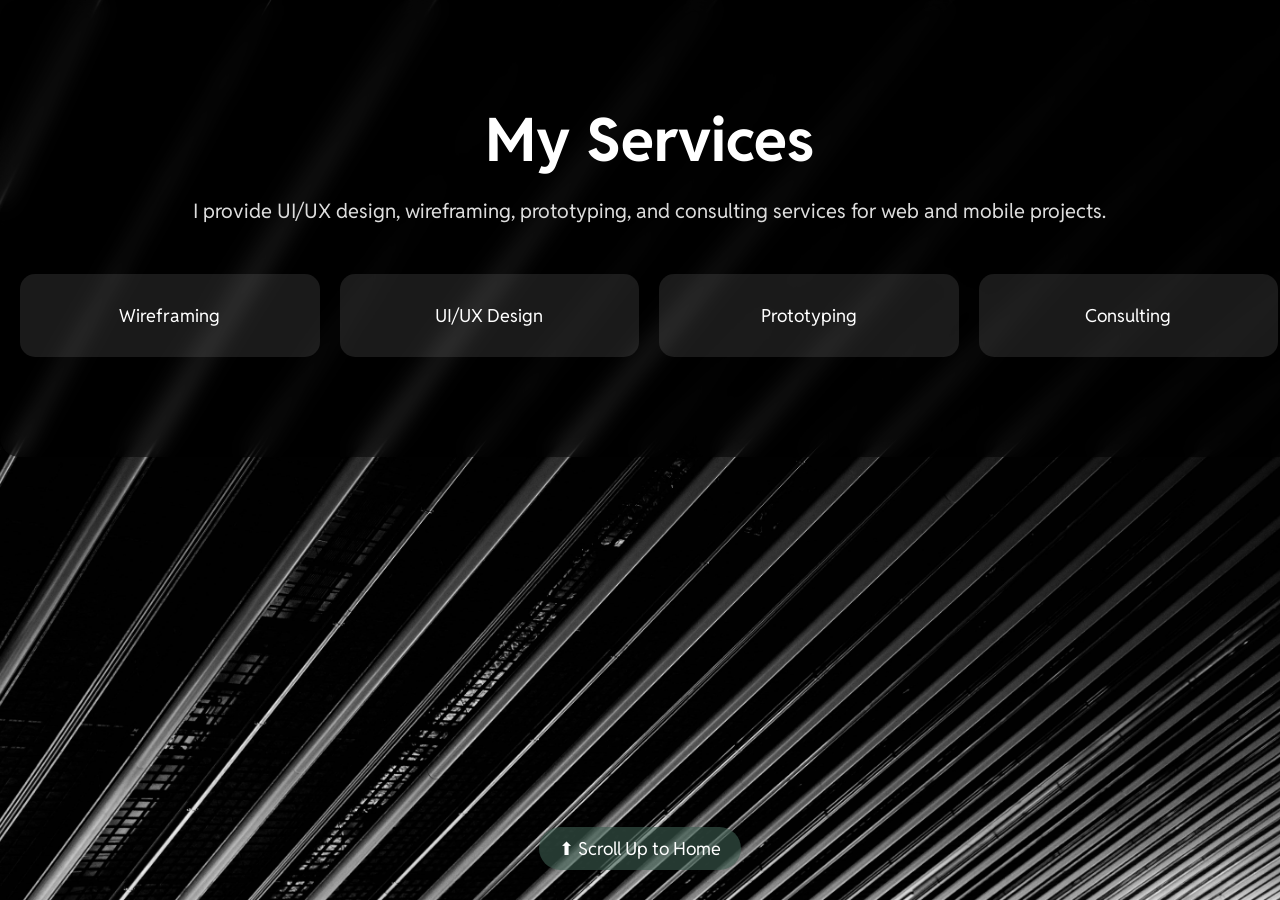
==== ortfolio/service.html @ 7382b249 "Add files via upload" ====
<!DOCTYPE html>
<html lang="en">
<head>
  <meta charset="UTF-8">
  <title>Service Page</title>
  <link rel="stylesheet" href="styles.css">
  <link href="https://fonts.googleapis.com/css2?family=Reddit+Sans:wght@300;400;500;600;700&display=swap" rel="stylesheet">
  <style>
    /* Full-screen background */
    body {
      margin: 0;
      padding: 0;
      font-family: 'Reddit Sans', sans-serif;
      background: url('BG.jpg') no-repeat center center fixed;
      background-size: cover;
      color: #fff;
      overflow-x: hidden;
    }

    /* Main container centered in page */
    .service-container {
      width: 1298px;
      margin: 0 auto;
      padding: 100px 20px;
      text-align: center;
      backdrop-filter: blur(10px); /* optional glass effect */
      background: rgba(0,0,0,0.4); /* semi-transparent overlay */
      border-radius: 20px;
    }

    .service-container h1 {
      font-size: 60px;
      margin-bottom: 20px;
      color: #fff;
    }

    .service-container p {
      font-size: 20px;
      margin-bottom: 50px;
      color: #ddd;
    }

    .service-cards {
      display: flex;
      justify-content: space-between;
      gap: 20px;
      flex-wrap: wrap;
    }

    .service-card {
      flex: 1;
      min-width: 250px;
      padding: 30px;
      border-radius: 15px;
      background: rgba(255, 255, 255, 0.1); /* semi-transparent card */
      color: #fff;
      font-size: 18px;
      transition: 0.3s;
    }

    .service-card:hover {
      background: rgba(255, 255, 255, 0.2);
      transform: translateY(-5px);
    }

    /* Scroll hint to go back */
    .scroll-up {
      position: fixed;
      bottom: 30px;
      left: 50%;
      transform: translateX(-50%);
      font-size: 18px;
      color: #fff;
      cursor: pointer;
      background: rgba(63, 95, 82, 0.6);
      padding: 10px 20px;
      border-radius: 25px;
      animation: bounce 2s infinite;
      text-decoration: none;
    }

    @keyframes bounce {
      0%, 100% { transform: translateX(-50%) translateY(0); }
      50% { transform: translateX(-50%) translateY(-10px); }
    }
  </style>
</head>
<body>

  <section class="service">
    <div class="service-container">
      <h1>My Services</h1>
      <p>I provide UI/UX design, wireframing, prototyping, and consulting services for web and mobile projects.</p>

      <div class="service-cards">
        <div class="service-card">Wireframing</div>
        <div class="service-card">UI/UX Design</div>
        <div class="service-card">Prototyping</div>
        <div class="service-card">Consulting</div>
      </div>
    </div>
  </section>

  <!-- Scroll up button to return to home -->
  <a href="index.html" class="scroll-up">⬆ Scroll Up to Home</a>

</body>
</html>
---- ortfolio/styles.css ----
* {
  margin: 0;
  padding: 0;
  box-sizing: border-box;
  font-family: 'Reddit Sans', sans-serif;
}

body {
  background: #ffffff;
  color: #111;
}

/* Navbar wrapper */
.navbar {
  padding-top: 20px;
}

/* MAIN NAV CONTAINER (PILL) */
.nav-container {
  width: 1298px;
  height: 80px;
  margin: 0 auto; /* center it */

  background: #000;
  border-radius: 50px;
  border: 1.5px solid #fff;

  display: flex;
  align-items: center;
  justify-content: space-between;

  padding: 0 20px;
}

/* LEFT & RIGHT GROUPS */
.nav-left,
.nav-right {
  display: flex;
  align-items: center;
  gap: 10px;
}

/* NAV ITEMS */
.nav-container a {
   width: 135px;
  height: 66px;

  display: flex;
  align-items: center;
  justify-content: center;

  color: #ccc;
  text-decoration: none;

  font-size: 16px; /* 🔼 increased from 14px */
  font-weight: 500; /* optional: makes it cleaner */

  transition: 0.3s;
}

/* ACTIVE BUTTON */
.nav-container .active {
  background: #3f5f52;
  color: #fff;
  border-radius: 30px;
}

/* LOGO CENTER */
.logo {
  size: 200;
  color: #fff;
  font-weight: 1000;
  display: flex;
  align-items: center;
  gap: 8px;
}

/* LOGO CIRCLE */
.circle {
  background: #3f5f52;
  color: #fff;
  padding: 6px 10px;
  border-radius: 50%;
}
/* HERO */
.hero {
  position: relative;
  text-align: center;
  padding: 30px 20px;
}

/* Hello bubble */
.hello {
  display: inline-block;
  padding: 8px 18px;
  border-radius: 20px;
  background: #eee;
  margin-bottom: 20px;
}

/* Heading */
.hero h1 {
  font-size: 60px;
  font-weight: 700;
  line-height: 1.2;
}

.hero h1 span {
  color: #3f5f52;
}

/* Quote */
.quote {
  position: absolute;
  left: 120px;
  top: 50%;
  width: 250px;
  font-size: 20px;
  color: #555;
}

/* Experience */
.experience {
  position: absolute;
  right: 120px;
  top: 50%;
  text-align: center;
  font-size: 20px;
}

/* Image */
.hero-img img {
  width: 600px;
  margin-top: -250px;
}

/* Buttons */
.buttons {
  margin-top: 20px;
  display: flex;
  justify-content: center;
  gap: 15px;

}

button {
  padding: 12px 25px;
  border-radius: 25px;
  border: none;
  margin: 10px;
  cursor: pointer;
  font-size: 16px;
}


.portfolio {
 background: #3f5f52;
  color: #fff;
}

.hire {
    background: transparent;
  color: #ffffff;
}
/* OUTER GLASS CAPSULE */
.button-wrapper {
  display: flex;
  align-items: center;
  gap: 10px;

  padding: 8px;
  border-radius: 50px;

  border: 1.5px solid rgba(255, 255, 255, 0.8); /* white stroke */
  background: transparent; /* transparent fill */

  backdrop-filter: blur(12px);
  -webkit-backdrop-filter: blur(12px);

  width: fit-content;
  margin: -100px auto; /* center */
}

/* COMMON BUTTON RESET */
.button-wrapper button {
  border: none;
  padding: 12px 24px;
  border-radius: 30px;
  font-size: 16px;
  cursor: pointer;
}


/* HOVER EFFECT (same as active) */
.nav-container a:hover {
  background: #3f5f52;
  color: #fff;
  border-radius: 30px;
}
/* HOVER ON WHOLE CAPSULE */

/* Change inner text color slightly */
.button-wrapper:hover .hire {
   border: 1.5px solid #3f5f52; /* green stroke */
  background: rgba(63, 95, 82, 0.15); /* soft green glass */
  transition: all 0.3s ease;
}

.button-wrapper:hover .portfolio {
    border: 1.5px solid #3f5f52; /* green stroke */
  background: rgba(63, 95, 82, 0.15); /* soft green glass */
  transition: all 0.3s ease;
}
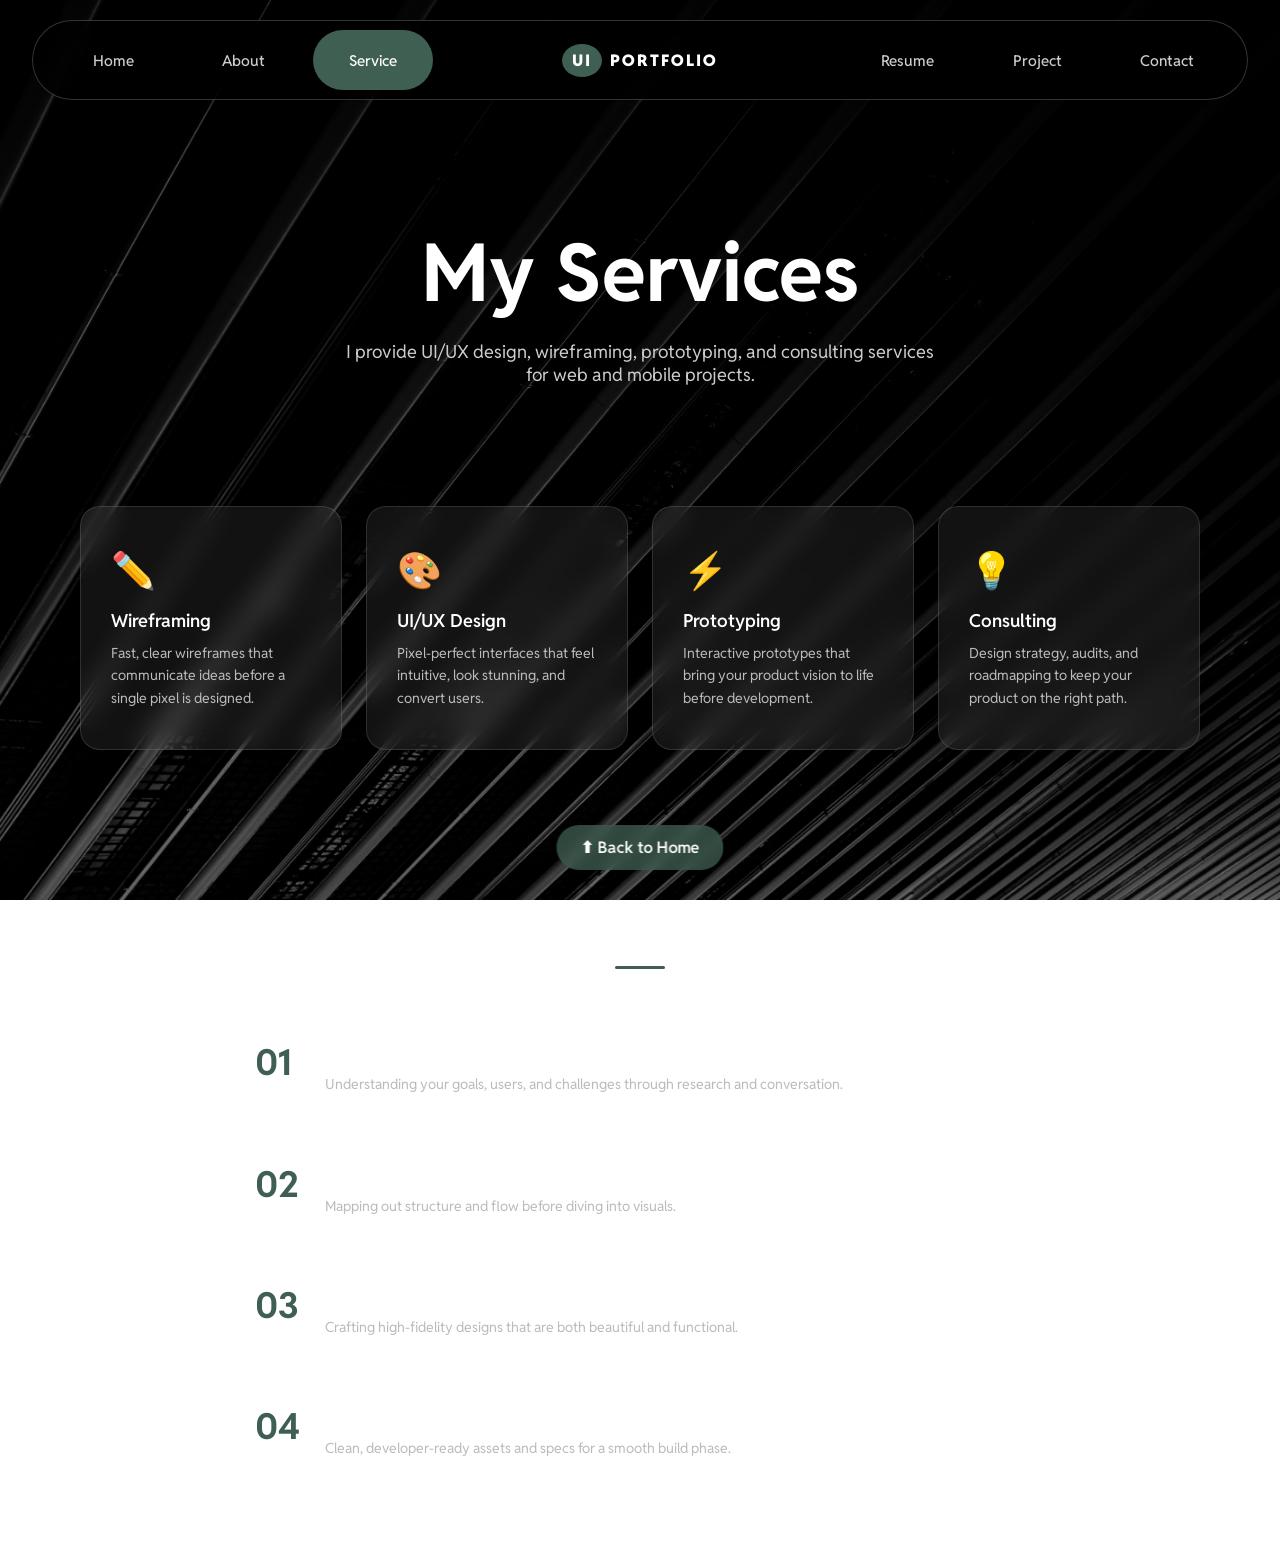
==== commit 6e19122b: "Enhance service page layout and styles" ====
--- a/ortfolio/service.html
+++ b/ortfolio/service.html
@@ -2,107 +2,382 @@
 <html lang="en">
 <head>
   <meta charset="UTF-8">
-  <title>Service Page</title>
-  <link rel="stylesheet" href="styles.css">
+  <title>Service Page – Uzman</title>
   <link href="https://fonts.googleapis.com/css2?family=Reddit+Sans:wght@300;400;500;600;700&display=swap" rel="stylesheet">
   <style>
-    /* Full-screen background */
+    :root {
+      --green: #3f5f52;
+      --green-glow: rgba(63, 95, 82, 0.4);
+    }
+
+    * { margin: 0; padding: 0; box-sizing: border-box; }
+
+    html { scroll-behavior: smooth; }
+
     body {
-      margin: 0;
-      padding: 0;
       font-family: 'Reddit Sans', sans-serif;
       background: url('BG.jpg') no-repeat center center fixed;
       background-size: cover;
       color: #fff;
       overflow-x: hidden;
-    }
-
-    /* Main container centered in page */
-    .service-container {
-      width: 1298px;
+      min-height: 100vh;
+    }
+
+    /* Dark overlay */
+    body::before {
+      content: '';
+      position: fixed;
+      inset: 0;
+      background: rgba(0,0,0,0.55);
+      z-index: 0;
+    }
+
+    /* ---- REVEAL ---- */
+    .reveal {
+      opacity: 0;
+      transform: translateY(40px);
+      transition: opacity 0.7s ease, transform 0.7s ease;
+    }
+    .reveal.visible { opacity: 1; transform: translateY(0); }
+
+    /* ---- NAVBAR ---- */
+    .navbar {
+      position: sticky;
+      top: 0;
+      z-index: 100;
+      padding: 20px 0;
+      transition: padding 0.3s;
+    }
+
+    .navbar.scrolled {
+      padding: 10px 0;
+      background: rgba(0,0,0,0.6);
+      backdrop-filter: blur(14px);
+    }
+
+    .nav-container {
+      width: min(1298px, 95vw);
+      height: 80px;
       margin: 0 auto;
-      padding: 100px 20px;
+      background: rgba(0,0,0,0.7);
+      border-radius: 50px;
+      border: 1.5px solid rgba(255,255,255,0.2);
+      display: flex;
+      align-items: center;
+      justify-content: space-between;
+      padding: 0 20px;
+      backdrop-filter: blur(10px);
+      transition: transform 0.3s;
+    }
+
+    .navbar.scrolled .nav-container { transform: scale(0.97); }
+
+    .nav-left, .nav-right {
+      display: flex;
+      align-items: center;
+      gap: 10px;
+    }
+
+    .nav-container a {
+      width: 120px; height: 60px;
+      display: flex; align-items: center; justify-content: center;
+      color: #ccc; text-decoration: none;
+      font-size: 15px; font-weight: 500;
+      border-radius: 30px;
+      transition: background 0.3s, color 0.3s, transform 0.2s;
+    }
+
+    .nav-container a:hover { background: var(--green); color: #fff; transform: scale(1.05); }
+    .nav-container .active { background: var(--green); color: #fff; }
+
+    .logo {
+      color: #fff; font-weight: 900;
+      display: flex; align-items: center; gap: 8px;
+      letter-spacing: 2px;
+    }
+
+    .circle {
+      background: var(--green); color: #fff;
+      padding: 6px 10px; border-radius: 50%;
+      animation: spin 8s linear infinite;
+    }
+
+    @keyframes spin {
+      from { transform: rotate(0deg); }
+      to { transform: rotate(360deg); }
+    }
+
+    /* ---- HERO TITLE ---- */
+    .service-hero {
+      position: relative;
+      z-index: 1;
       text-align: center;
-      backdrop-filter: blur(10px); /* optional glass effect */
-      background: rgba(0,0,0,0.4); /* semi-transparent overlay */
+      padding: 100px 20px 60px;
+    }
+
+    .service-hero h1 {
+      font-size: clamp(40px, 7vw, 80px);
+      font-weight: 700;
+      margin-bottom: 16px;
+      animation: fadeDown 0.8s ease forwards;
+    }
+
+    .service-hero p {
+      font-size: 18px; color: #ccc;
+      max-width: 600px; margin: 0 auto;
+      animation: fadeDown 0.8s 0.15s ease both;
+    }
+
+    @keyframes fadeDown {
+      from { opacity: 0; transform: translateY(-30px); }
+      to { opacity: 1; transform: translateY(0); }
+    }
+
+    /* ---- CARDS ---- */
+    .cards-section {
+      position: relative; z-index: 1;
+      padding: 60px 40px;
+      max-width: 1200px;
+      margin: 0 auto;
+    }
+
+    .service-cards {
+      display: grid;
+      grid-template-columns: repeat(auto-fit, minmax(240px, 1fr));
+      gap: 24px;
+    }
+
+    .service-card {
+      padding: 40px 30px;
       border-radius: 20px;
-    }
-
-    .service-container h1 {
-      font-size: 60px;
-      margin-bottom: 20px;
-      color: #fff;
-    }
-
-    .service-container p {
-      font-size: 20px;
+      background: rgba(255, 255, 255, 0.07);
+      border: 1.5px solid rgba(255,255,255,0.12);
+      backdrop-filter: blur(12px);
+      font-size: 18px;
+      font-weight: 600;
+      cursor: default;
+      transition: transform 0.35s, background 0.35s, border-color 0.35s, box-shadow 0.35s;
+    }
+
+    .service-card:hover {
+      background: rgba(63, 95, 82, 0.25);
+      border-color: var(--green);
+      transform: translateY(-10px) scale(1.02);
+      box-shadow: 0 20px 40px rgba(63,95,82,0.3);
+    }
+
+    .card-icon {
+      font-size: 36px;
+      margin-bottom: 16px;
+      display: block;
+    }
+
+    .card-desc {
+      font-size: 14px;
+      color: #bbb;
+      font-weight: 400;
+      margin-top: 10px;
+      line-height: 1.6;
+    }
+
+    /* ---- PROCESS ---- */
+    .process-section {
+      position: relative; z-index: 1;
+      padding: 80px 40px;
+      max-width: 900px;
+      margin: 0 auto;
+      text-align: center;
+    }
+
+    .process-section h2 {
+      font-size: clamp(28px, 4vw, 48px);
+      font-weight: 700;
       margin-bottom: 50px;
-      color: #ddd;
-    }
-
-    .service-cards {
+    }
+
+    .process-section h2::after {
+      content: '';
+      display: block;
+      width: 50px; height: 3px;
+      background: var(--green);
+      margin: 14px auto 0;
+      border-radius: 2px;
+    }
+
+    .steps {
       display: flex;
-      justify-content: space-between;
+      flex-direction: column;
       gap: 20px;
-      flex-wrap: wrap;
-    }
-
-    .service-card {
-      flex: 1;
-      min-width: 250px;
-      padding: 30px;
-      border-radius: 15px;
-      background: rgba(255, 255, 255, 0.1); /* semi-transparent card */
-      color: #fff;
-      font-size: 18px;
-      transition: 0.3s;
-    }
-
-    .service-card:hover {
-      background: rgba(255, 255, 255, 0.2);
-      transform: translateY(-5px);
-    }
-
-    /* Scroll hint to go back */
+      text-align: left;
+    }
+
+    .step {
+      display: flex;
+      align-items: flex-start;
+      gap: 20px;
+      padding: 24px;
+      border-radius: 16px;
+      background: rgba(255,255,255,0.05);
+      border: 1px solid rgba(255,255,255,0.1);
+      transition: background 0.3s, border-color 0.3s, transform 0.3s;
+    }
+
+    .step:hover {
+      background: rgba(63,95,82,0.2);
+      border-color: var(--green);
+      transform: translateX(8px);
+    }
+
+    .step-num {
+      font-size: 36px;
+      font-weight: 700;
+      color: var(--green);
+      min-width: 50px;
+      line-height: 1;
+    }
+
+    .step h3 { font-size: 18px; font-weight: 700; margin-bottom: 6px; }
+    .step p { font-size: 14px; color: #bbb; line-height: 1.6; }
+
+    /* ---- SCROLL UP ---- */
     .scroll-up {
       position: fixed;
-      bottom: 30px;
-      left: 50%;
+      bottom: 30px; left: 50%;
       transform: translateX(-50%);
-      font-size: 18px;
-      color: #fff;
+      font-size: 16px; color: #fff;
       cursor: pointer;
-      background: rgba(63, 95, 82, 0.6);
-      padding: 10px 20px;
+      background: rgba(63, 95, 82, 0.75);
+      padding: 12px 24px;
       border-radius: 25px;
       animation: bounce 2s infinite;
       text-decoration: none;
-    }
+      z-index: 200;
+      font-weight: 600;
+      backdrop-filter: blur(6px);
+      transition: background 0.3s;
+    }
+
+    .scroll-up:hover { background: var(--green); }
 
     @keyframes bounce {
       0%, 100% { transform: translateX(-50%) translateY(0); }
-      50% { transform: translateX(-50%) translateY(-10px); }
+      50% { transform: translateX(-50%) translateY(-8px); }
+    }
+
+    @media (max-width: 768px) {
+      .cards-section { padding: 40px 20px; }
     }
   </style>
 </head>
 <body>
 
-  <section class="service">
-    <div class="service-container">
-      <h1>My Services</h1>
-      <p>I provide UI/UX design, wireframing, prototyping, and consulting services for web and mobile projects.</p>
-
-      <div class="service-cards">
-        <div class="service-card">Wireframing</div>
-        <div class="service-card">UI/UX Design</div>
-        <div class="service-card">Prototyping</div>
-        <div class="service-card">Consulting</div>
+  <!-- Navbar -->
+  <header class="navbar" id="navbar">
+    <div class="nav-container">
+      <div class="nav-left">
+        <a href="index.html">Home</a>
+        <a>About</a>
+        <a class="active">Service</a>
+      </div>
+      <div class="logo">
+        <span class="circle">UI</span> PORTFOLIO
+      </div>
+      <div class="nav-right">
+        <a>Resume</a>
+        <a>Project</a>
+        <a>Contact</a>
+      </div>
+    </div>
+  </header>
+
+  <!-- Hero -->
+  <section class="service-hero">
+    <h1>My Services</h1>
+    <p>I provide UI/UX design, wireframing, prototyping, and consulting services for web and mobile projects.</p>
+  </section>
+
+  <!-- Cards -->
+  <section class="cards-section">
+    <div class="service-cards">
+      <div class="service-card reveal" data-delay="0">
+        <span class="card-icon">✏️</span>
+        Wireframing
+        <p class="card-desc">Fast, clear wireframes that communicate ideas before a single pixel is designed.</p>
+      </div>
+      <div class="service-card reveal" data-delay="100">
+        <span class="card-icon">🎨</span>
+        UI/UX Design
+        <p class="card-desc">Pixel-perfect interfaces that feel intuitive, look stunning, and convert users.</p>
+      </div>
+      <div class="service-card reveal" data-delay="200">
+        <span class="card-icon">⚡</span>
+        Prototyping
+        <p class="card-desc">Interactive prototypes that bring your product vision to life before development.</p>
+      </div>
+      <div class="service-card reveal" data-delay="300">
+        <span class="card-icon">💡</span>
+        Consulting
+        <p class="card-desc">Design strategy, audits, and roadmapping to keep your product on the right path.</p>
       </div>
     </div>
   </section>
 
-  <!-- Scroll up button to return to home -->
-  <a href="index.html" class="scroll-up">⬆ Scroll Up to Home</a>
+  <!-- Process -->
+  <section class="process-section">
+    <h2 class="reveal" data-delay="0">My Process</h2>
+    <div class="steps">
+      <div class="step reveal" data-delay="0">
+        <span class="step-num">01</span>
+        <div>
+          <h3>Discovery</h3>
+          <p>Understanding your goals, users, and challenges through research and conversation.</p>
+        </div>
+      </div>
+      <div class="step reveal" data-delay="100">
+        <span class="step-num">02</span>
+        <div>
+          <h3>Wireframing</h3>
+          <p>Mapping out structure and flow before diving into visuals.</p>
+        </div>
+      </div>
+      <div class="step reveal" data-delay="200">
+        <span class="step-num">03</span>
+        <div>
+          <h3>Design</h3>
+          <p>Crafting high-fidelity designs that are both beautiful and functional.</p>
+        </div>
+      </div>
+      <div class="step reveal" data-delay="300">
+        <span class="step-num">04</span>
+        <div>
+          <h3>Handoff</h3>
+          <p>Clean, developer-ready assets and specs for a smooth build phase.</p>
+        </div>
+      </div>
+    </div>
+  </section>
+
+  <a href="index.html" class="scroll-up">⬆ Back to Home</a>
+
+  <script>
+    // Navbar shrink
+    window.addEventListener('scroll', () => {
+      document.getElementById('navbar').classList.toggle('scrolled', window.scrollY > 60);
+    });
+
+    // Scroll reveal
+    const reveals = document.querySelectorAll('.reveal');
+    const observer = new IntersectionObserver((entries) => {
+      entries.forEach(entry => {
+        if (entry.isIntersecting) {
+          const delay = entry.target.dataset.delay || 0;
+          setTimeout(() => entry.target.classList.add('visible'), parseInt(delay));
+          observer.unobserve(entry.target);
+        }
+      });
+    }, { threshold: 0.15 });
+    reveals.forEach(el => observer.observe(el));
+  </script>
 
 </body>
-</html>+</html>
